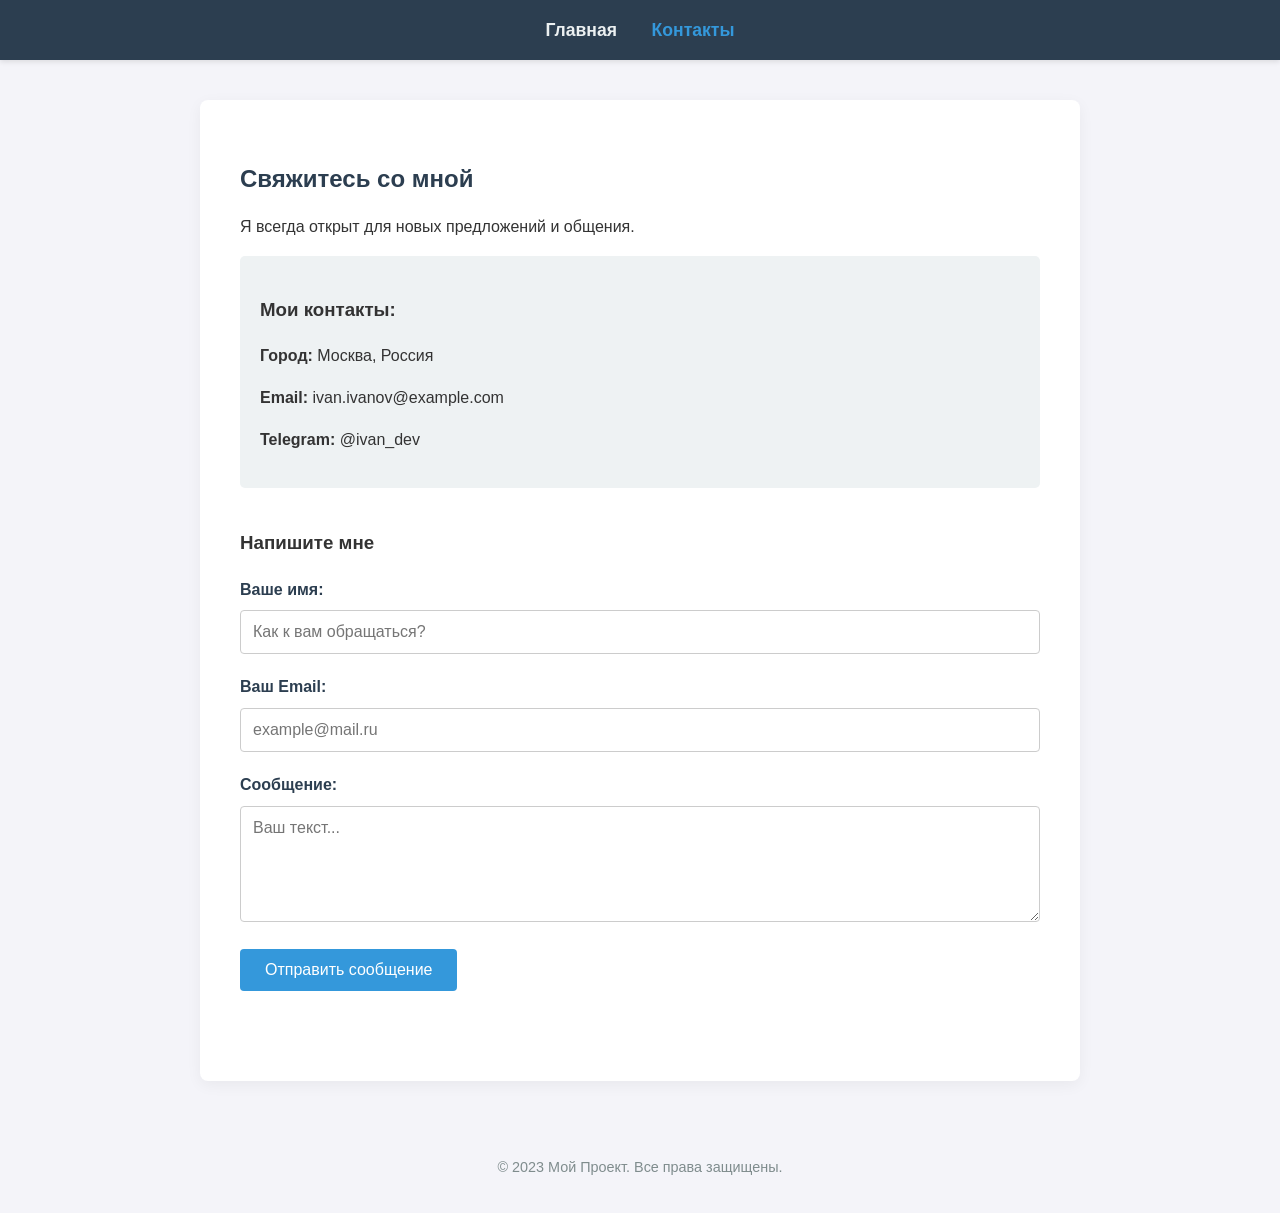
==== contacts.html @ a0de2733 "Add files via upload" ====
<!DOCTYPE html>
<html lang="ru">
<head>
    <meta charset="UTF-8">
    <meta name="viewport" content="width=device-width, initial-scale=1.0">
    <title>Контакты | Мой Проект</title>
    <link rel="stylesheet" href="style.css">
</head>
<body>

    <header>
        <nav>
            <a href="index.html">Главная</a>
            <a href="contacts.html" class="active">Контакты</a>
        </nav>
    </header>

    <main class="container">
        <section class="contacts-section">
            <h1>Свяжитесь со мной</h1>
            <p>Я всегда открыт для новых предложений и общения.</p>

            <div class="contact-info">
                <h3>Мои контакты:</h3>
                <p><strong>Город:</strong> Москва, Россия</p>
                <p><strong>Email:</strong> ivan.ivanov@example.com</p>
                <p><strong>Telegram:</strong> @ivan_dev</p>
            </div>

            <div class="contact-form-wrapper">
                <h3>Напишите мне</h3>
                <form id="feedback-form" novalidate>
                    <div class="form-group">
                        <label for="name">Ваше имя:</label>
                        <input type="text" id="name" name="name" placeholder="Как к вам обращаться?">
                    </div>

                    <div class="form-group">
                        <label for="email">Ваш Email:</label>
                        <input type="email" id="email" name="email" placeholder="example@mail.ru">
                    </div>

                    <div class="form-group">
                        <label for="message">Сообщение:</label>
                        <textarea id="message" name="message" rows="5" placeholder="Ваш текст..."></textarea>
                    </div>

                    <button type="submit" class="btn-submit">Отправить сообщение</button>
                </form>
                <div id="form-message"></div>
            </div>
        </section>
    </main>

    <footer>
        <p>&copy; 2023 Мой Проект. Все права защищены.</p>
    </footer>

    <script>
        document.addEventListener('DOMContentLoaded', function() {
            const form = document.getElementById('feedback-form');
            const messageBox = document.getElementById('form-message');

            form.addEventListener('submit', function(event) {
                event.preventDefault();
                const name = document.getElementById('name').value.trim();
                const email = document.getElementById('email').value.trim();
                const message = document.getElementById('message').value.trim();
                messageBox.innerHTML = '';
                messageBox.className = '';

                if (!name || !email || !message) {
                    messageBox.textContent = 'Ошибка: Все поля должны быть заполнены!';
                    messageBox.className = 'error-message';
                    return;
                }

                const emailRegex = /^[^\s@]+@[^\s@]+\.[^\s@]+$/;
                if (!emailRegex.test(email)) {
                    messageBox.textContent = 'Ошибка: Введите корректный email адрес!';
                    messageBox.className = 'error-message';
                    return;
                }

                messageBox.innerHTML = `
                    <p class="success-text">
                        Спасибо, <strong>${escapeHtml(name)}</strong>! 
                        Ваше сообщение отправлено с email: <em>${escapeHtml(email)}</em>
                    </p>
                    <p class="success-preview">Текст сообщения: "${escapeHtml(message)}"</p>
                `;
                messageBox.className = 'success-message';

                form.reset();
            });

            function escapeHtml(text) {
                const div = document.createElement('div');
                div.textContent = text;
                return div.innerHTML;
            }
        });
    </script>
</body>
</html>
---- style.css ----
body {
    font-family: 'Segoe UI', Tahoma, Geneva, Verdana, sans-serif;
    background-color: #f4f4f9;
    color: #333;
    margin: 0;
    padding: 0;
    line-height: 1.6;
}

header {
    background-color: #2c3e50;
    padding: 1rem 0;
    box-shadow: 0 2px 5px rgba(0,0,0,0.1);
}

nav {
    max-width: 800px;
    margin: 0 auto;
    text-align: center;
}

nav a {
    color: #ecf0f1;
    text-decoration: none;
    font-weight: bold;
    margin: 0 15px;
    font-size: 1.1rem;
    transition: color 0.3s;
}

nav a:hover, nav a.active {
    color: #3498db;
}

.container {
    max-width: 800px;
    margin: 40px auto;
    background: white;
    padding: 40px;
    border-radius: 8px;
    box-shadow: 0 4px 15px rgba(0,0,0,0.05);
}

h1 { color: #2c3e50; margin-bottom: 10px; }
h2 { color: #34495e; border-bottom: 2px solid #ecf0f1; padding-bottom: 10px; margin-top: 30px; }
.subtitle { font-size: 1.2rem; color: #7f8c8d; font-style: italic; }
ul { list-style-type: square; color: #555; }

.contact-info {
    background-color: #eef2f3;
    padding: 20px;
    border-radius: 5px;
    margin-bottom: 30px;
}

.contact-form-wrapper { margin-top: 40px; }

.form-group { margin-bottom: 20px; }

label {
    display: block;
    margin-bottom: 8px;
    font-weight: bold;
    color: #2c3e50;
}

input[type="text"],
input[type="email"],
textarea {
    width: 100%;
    padding: 12px;
    border: 1px solid #ccc;
    border-radius: 4px;
    box-sizing: border-box;
    font-size: 1rem;
    font-family: inherit;
}

input:focus, textarea:focus {
    border-color: #3498db;
    outline: none;
}

.btn-submit {
    background-color: #3498db;
    color: white;
    border: none;
    padding: 12px 25px;
    font-size: 1rem;
    border-radius: 4px;
    cursor: pointer;
    transition: background 0.3s;
}

.btn-submit:hover { background-color: #2980b9; }

#error-message, #form-message {
    margin-top: 20px;
    padding: 15px;
    border-radius: 4px;
    font-weight: bold;
}

.error-message {
    background-color: #ffebee;
    color: #c62828;
    border: 1px solid #ef9a9a;
}

.success-message {
    background-color: #e8f5e9;
    color: #2e7d32;
    border: 1px solid #a5d6a7;
}

.success-text { margin: 0 0 10px 0; }
.success-preview { margin: 0; font-size: 0.9rem; color: #555; }

footer {
    text-align: center;
    padding: 20px;
    color: #7f8c8d;
    font-size: 0.9rem;
    margin-top: 40px;
}
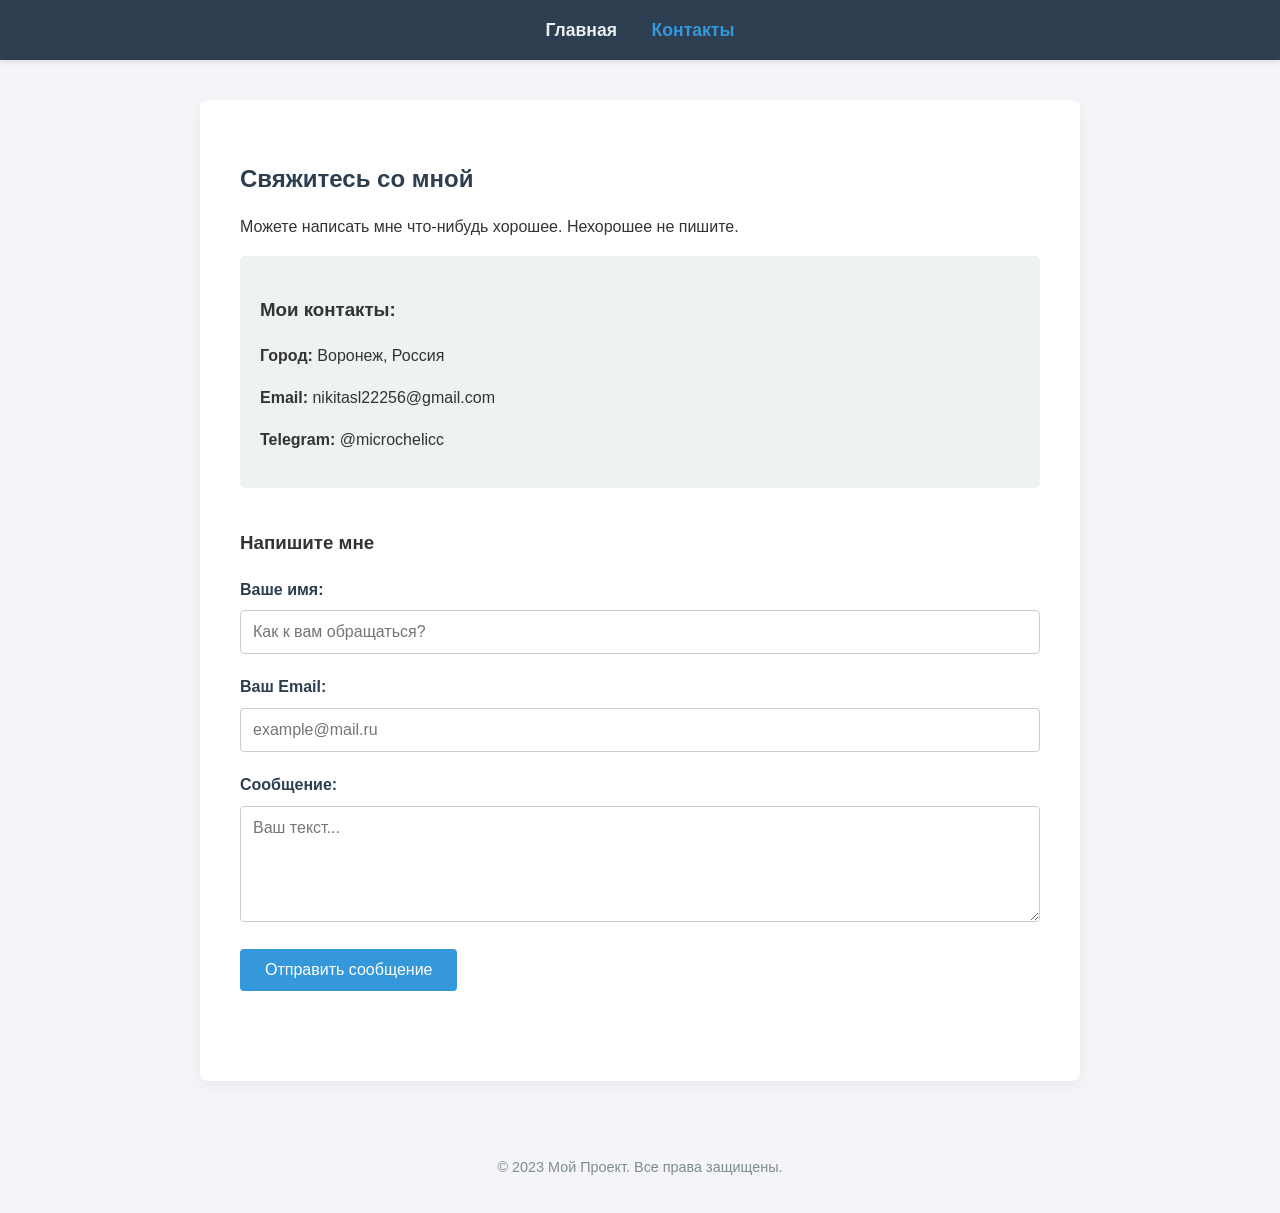
==== commit 5f2248b5: "Update contacts.html" ====
--- a/contacts.html
+++ b/contacts.html
@@ -18,13 +18,13 @@
     <main class="container">
         <section class="contacts-section">
             <h1>Свяжитесь со мной</h1>
-            <p>Я всегда открыт для новых предложений и общения.</p>
+            <p>Можете написать мне что-нибудь хорошее. Нехорошее не пишите.</p>
 
             <div class="contact-info">
                 <h3>Мои контакты:</h3>
-                <p><strong>Город:</strong> Москва, Россия</p>
-                <p><strong>Email:</strong> ivan.ivanov@example.com</p>
-                <p><strong>Telegram:</strong> @ivan_dev</p>
+                <p><strong>Город:</strong> Воронеж, Россия</p>
+                <p><strong>Email:</strong> nikitasl22256@gmail.com</p>
+                <p><strong>Telegram:</strong> @microchelicc</p>
             </div>
 
             <div class="contact-form-wrapper">
@@ -102,4 +102,4 @@
         });
     </script>
 </body>
-</html>+</html>
